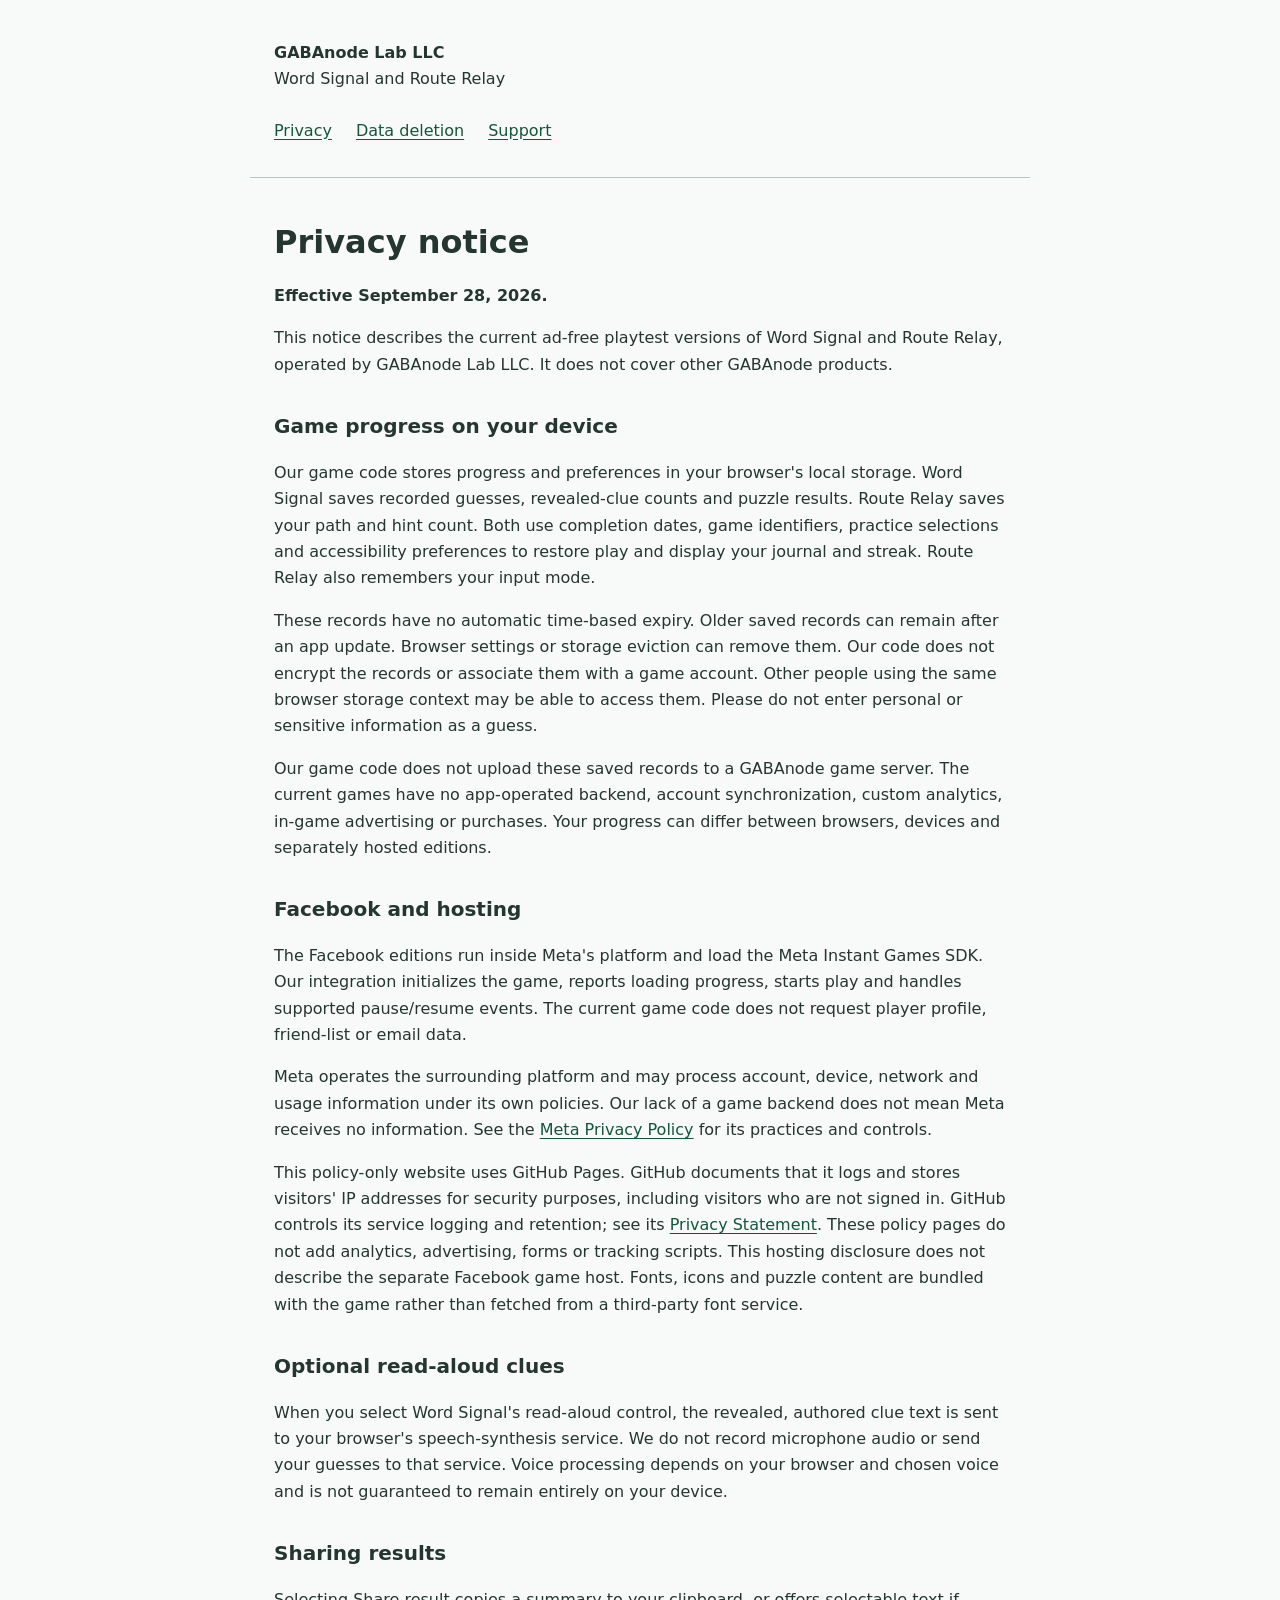
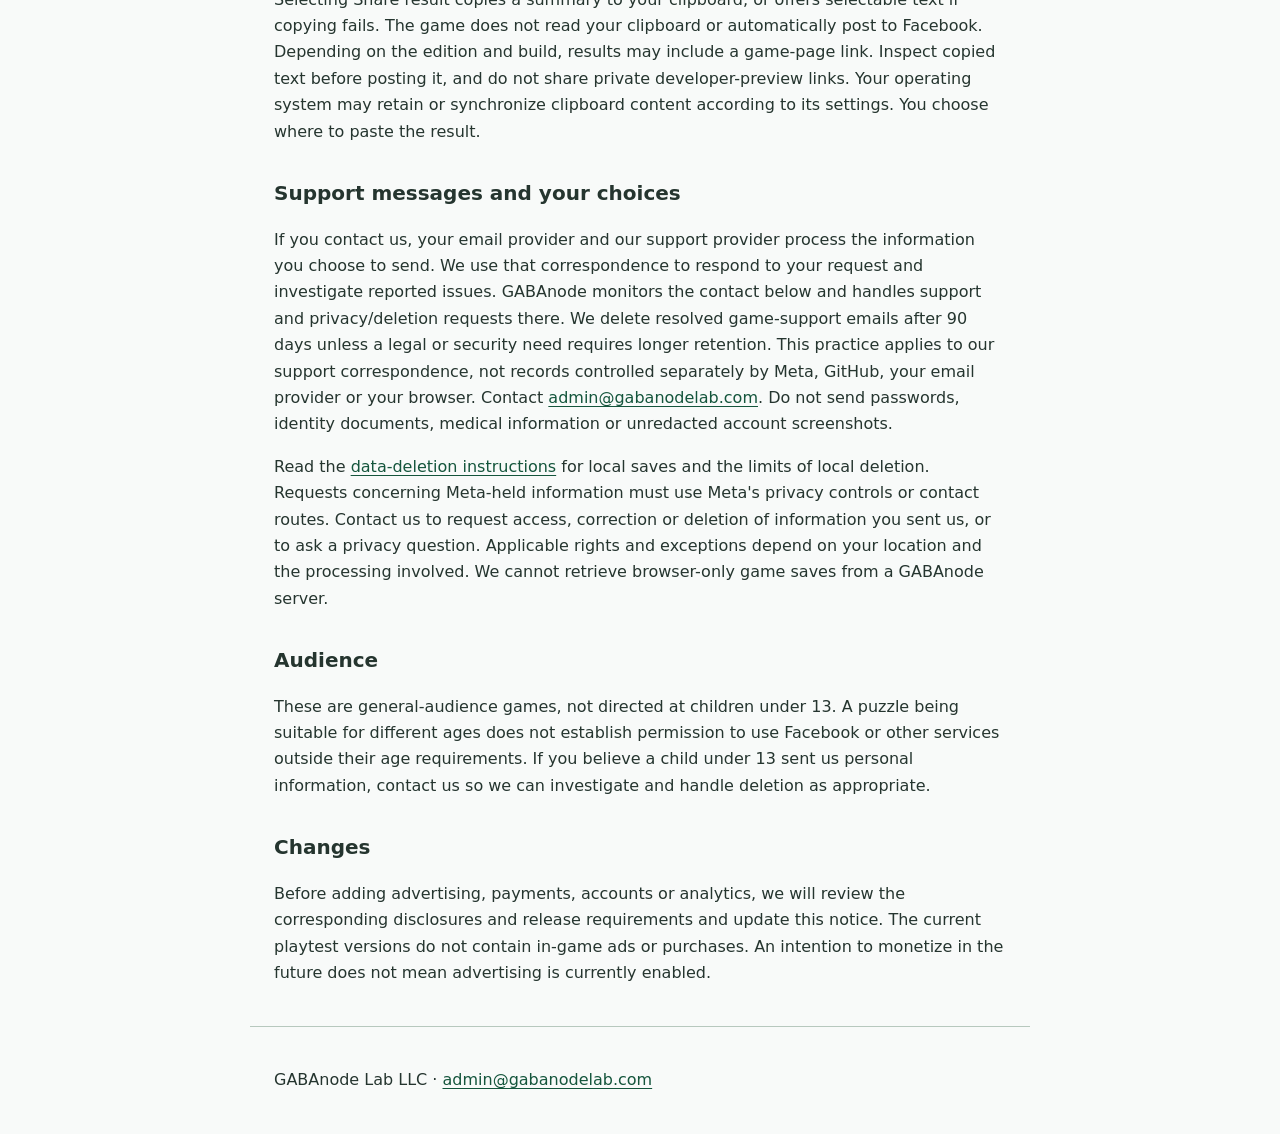
==== index.html @ abbde719 "docs: publish game privacy deletion and support policies" ====
<!doctype html>
<html lang="en">
  <head>
    <meta charset="utf-8" />
    <meta name="viewport" content="width=device-width, initial-scale=1" />
    <meta name="robots" content="noindex" />
    <title>Privacy | Word Signal and Route Relay</title>
    <link rel="stylesheet" href="policy.css" />
  </head>
  <body>
    <a class="skip" href="#main">Skip to privacy notice</a>
    <header>
      <p><strong>GABAnode Lab LLC</strong><br />Word Signal and Route Relay</p>
      <nav aria-label="Game policies">
        <a href="privacy.html" aria-current="page">Privacy</a><a href="data-deletion.html">Data deletion</a
        ><a href="support.html">Support</a>
      </nav>
    </header>
    <main id="main" tabindex="-1">
      <h1>Privacy notice</h1>
      <p><strong>Effective September 28, 2026.</strong></p>
      <p>
        This notice describes the current ad-free playtest versions of Word Signal and Route Relay, operated
        by GABAnode Lab LLC. It does not cover other GABAnode products.
      </p>
      <h2>Game progress on your device</h2>
      <p>
        Our game code stores progress and preferences in your browser's local storage. Word Signal saves
        recorded guesses, revealed-clue counts and puzzle results. Route Relay saves your path and hint count.
        Both use completion dates, game identifiers, practice selections and accessibility preferences to
        restore play and display your journal and streak. Route Relay also remembers your input mode.
      </p>
      <p>
        These records have no automatic time-based expiry. Older saved records can remain after an app update.
        Browser settings or storage eviction can remove them. Our code does not encrypt the records or
        associate them with a game account. Other people using the same browser storage context may be able to
        access them. Please do not enter personal or sensitive information as a guess.
      </p>
      <p>
        Our game code does not upload these saved records to a GABAnode game server. The current games have no
        app-operated backend, account synchronization, custom analytics, in-game advertising or purchases.
        Your progress can differ between browsers, devices and separately hosted editions.
      </p>
      <h2>Facebook and hosting</h2>
      <p>
        The Facebook editions run inside Meta's platform and load the Meta Instant Games SDK. Our integration
        initializes the game, reports loading progress, starts play and handles supported pause/resume events.
        The current game code does not request player profile, friend-list or email data.
      </p>
      <p>
        Meta operates the surrounding platform and may process account, device, network and usage information
        under its own policies. Our lack of a game backend does not mean Meta receives no information. See the
        <a href="https://www.facebook.com/privacy/policy/">Meta Privacy Policy</a> for its practices and
        controls.
      </p>
      <p>
        This policy-only website uses GitHub Pages. GitHub documents that it logs and stores visitors' IP
        addresses for security purposes, including visitors who are not signed in. GitHub controls its service
        logging and retention; see its
        <a href="https://docs.github.com/en/site-policy/privacy-policies/github-general-privacy-statement"
          >Privacy Statement</a
        >. These policy pages do not add analytics, advertising, forms or tracking scripts. This hosting
        disclosure does not describe the separate Facebook game host. Fonts, icons and puzzle content are
        bundled with the game rather than fetched from a third-party font service.
      </p>
      <h2>Optional read-aloud clues</h2>
      <p>
        When you select Word Signal's read-aloud control, the revealed, authored clue text is sent to your
        browser's speech-synthesis service. We do not record microphone audio or send your guesses to that
        service. Voice processing depends on your browser and chosen voice and is not guaranteed to remain
        entirely on your device.
      </p>
      <h2>Sharing results</h2>
      <p>
        Selecting Share result copies a summary to your clipboard, or offers selectable text if copying fails.
        The game does not read your clipboard or automatically post to Facebook. Depending on the edition and
        build, results may include a game-page link. Inspect copied text before posting it, and do not share
        private developer-preview links. Your operating system may retain or synchronize clipboard content
        according to its settings. You choose where to paste the result.
      </p>
      <h2>Support messages and your choices</h2>
      <p>
        If you contact us, your email provider and our support provider process the information you choose to
        send. We use that correspondence to respond to your request and investigate reported issues. GABAnode
        monitors the contact below and handles support and privacy/deletion requests there. We delete resolved
        game-support emails after 90 days unless a legal or security need requires longer retention. This
        practice applies to our support correspondence, not records controlled separately by Meta, GitHub,
        your email provider or your browser. Contact
        <a href="mailto:admin@gabanodelab.com">admin@gabanodelab.com</a>. Do not send passwords, identity
        documents, medical information or unredacted account screenshots.
      </p>
      <p>
        Read the <a href="data-deletion.html">data-deletion instructions</a> for local saves and the limits of
        local deletion. Requests concerning Meta-held information must use Meta's privacy controls or contact
        routes. Contact us to request access, correction or deletion of information you sent us, or to ask a
        privacy question. Applicable rights and exceptions depend on your location and the processing
        involved. We cannot retrieve browser-only game saves from a GABAnode server.
      </p>
      <h2>Audience</h2>
      <p>
        These are general-audience games, not directed at children under 13. A puzzle being suitable for
        different ages does not establish permission to use Facebook or other services outside their age
        requirements. If you believe a child under 13 sent us personal information, contact us so we can
        investigate and handle deletion as appropriate.
      </p>
      <h2>Changes</h2>
      <p>
        Before adding advertising, payments, accounts or analytics, we will review the corresponding
        disclosures and release requirements and update this notice. The current playtest versions do not
        contain in-game ads or purchases. An intention to monetize in the future does not mean advertising is
        currently enabled.
      </p>
    </main>
    <footer>
      <p>GABAnode Lab LLC · <a href="mailto:admin@gabanodelab.com">admin@gabanodelab.com</a></p>
    </footer>
  </body>
</html>
---- policy.css ----
:root {
  color-scheme: light;
  font-family: system-ui, sans-serif;
  color: #25352f;
  background: #f8faf9;
  line-height: 1.65;
}
* {
  box-sizing: border-box;
}
body {
  margin: 0;
}
header,
main,
footer {
  max-width: 780px;
  margin: auto;
  padding: 24px;
}
header {
  border-bottom: 1px solid #b7c8be;
}
nav {
  display: flex;
  flex-wrap: wrap;
  gap: 8px 24px;
}
a {
  color: #14553c;
  text-underline-offset: 3px;
  overflow-wrap: anywhere;
}
nav a {
  min-height: 44px;
  display: inline-flex;
  align-items: center;
}
a:focus-visible {
  outline: 3px solid #146ba6;
  outline-offset: 4px;
}
h1 {
  font-size: 2rem;
  line-height: 1.2;
}
h2 {
  font-size: 1.25rem;
  margin-top: 2rem;
}
p,
li {
  overflow-wrap: anywhere;
}
.draft {
  padding: 12px;
  border-left: 4px solid #a43828;
  background: #fff1ea;
}
.skip {
  position: absolute;
  top: -100px;
}
.skip:focus {
  top: 8px;
  background: white;
  padding: 12px;
}
footer {
  border-top: 1px solid #b7c8be;
}
@media (max-width: 400px) {
  header,
  main,
  footer {
    padding: 16px;
  }
}
@media (prefers-reduced-motion: reduce) {
  * {
    scroll-behavior: auto;
  }
}
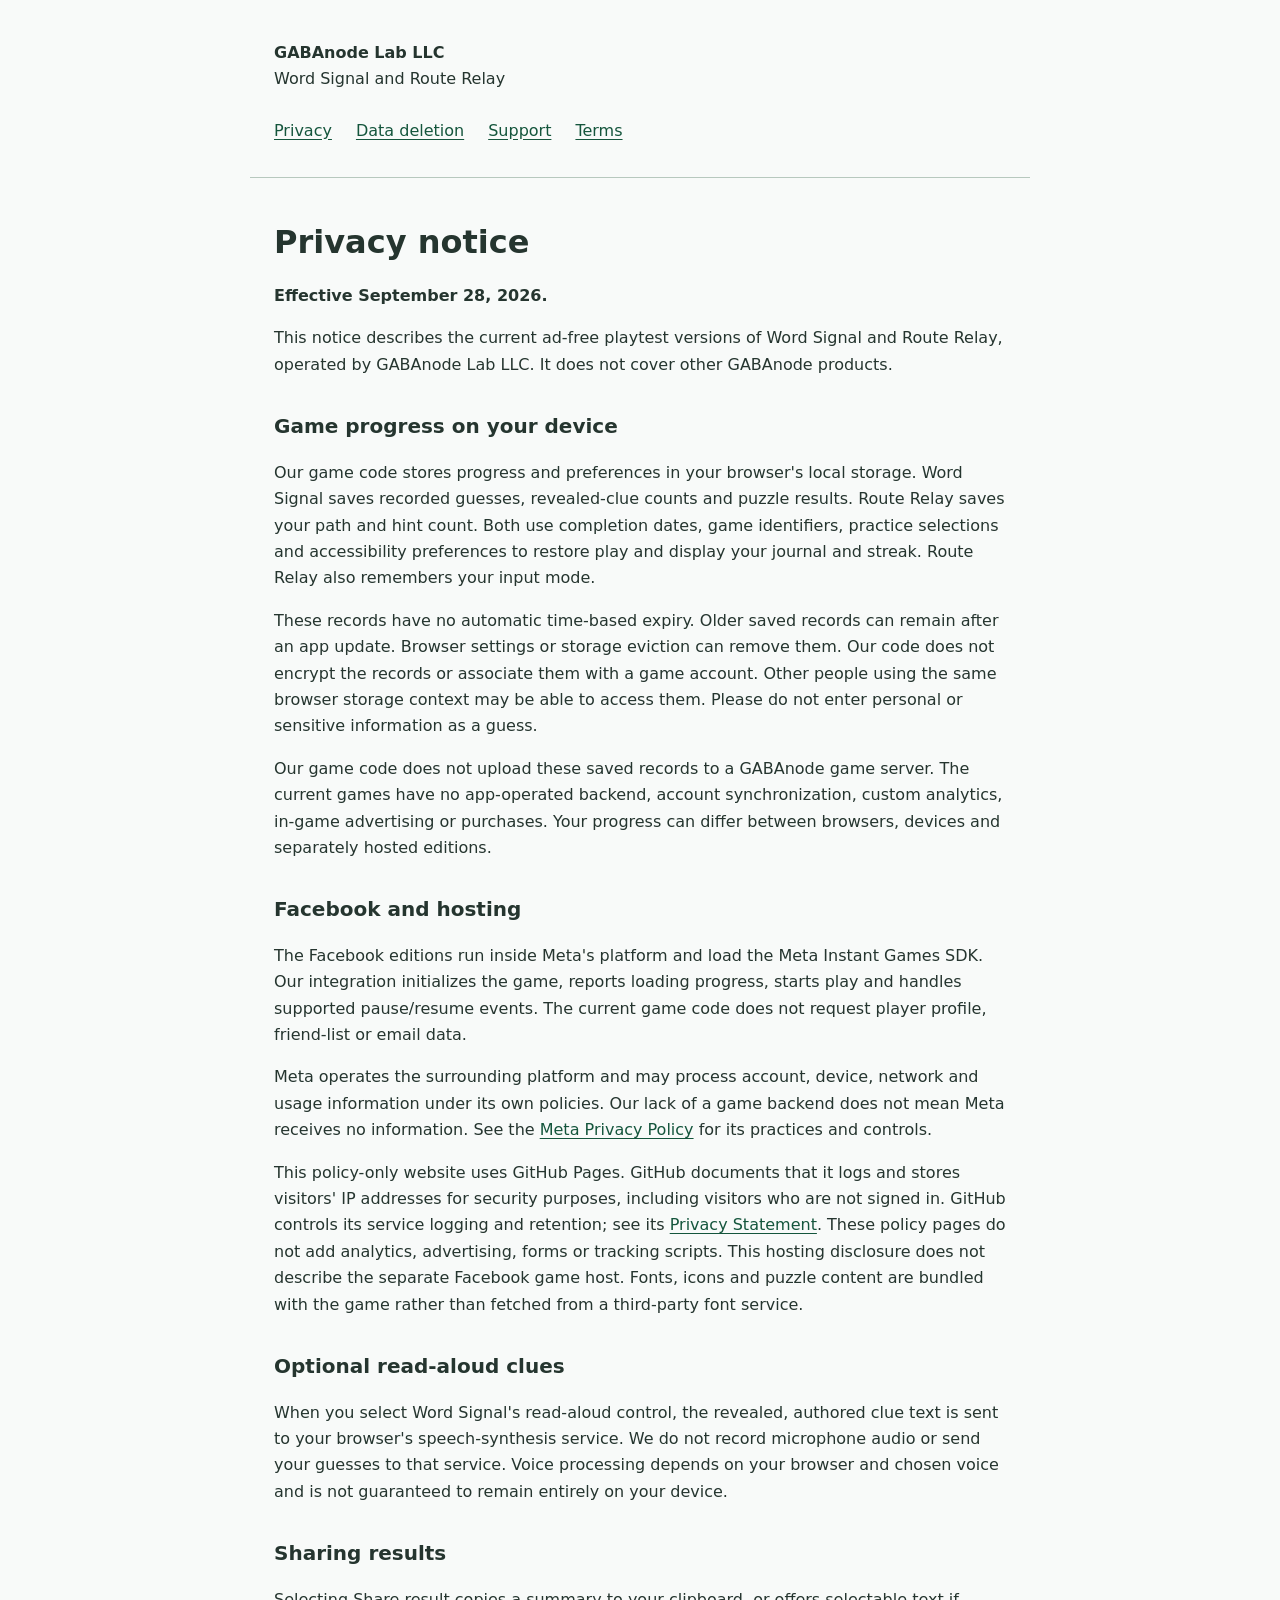
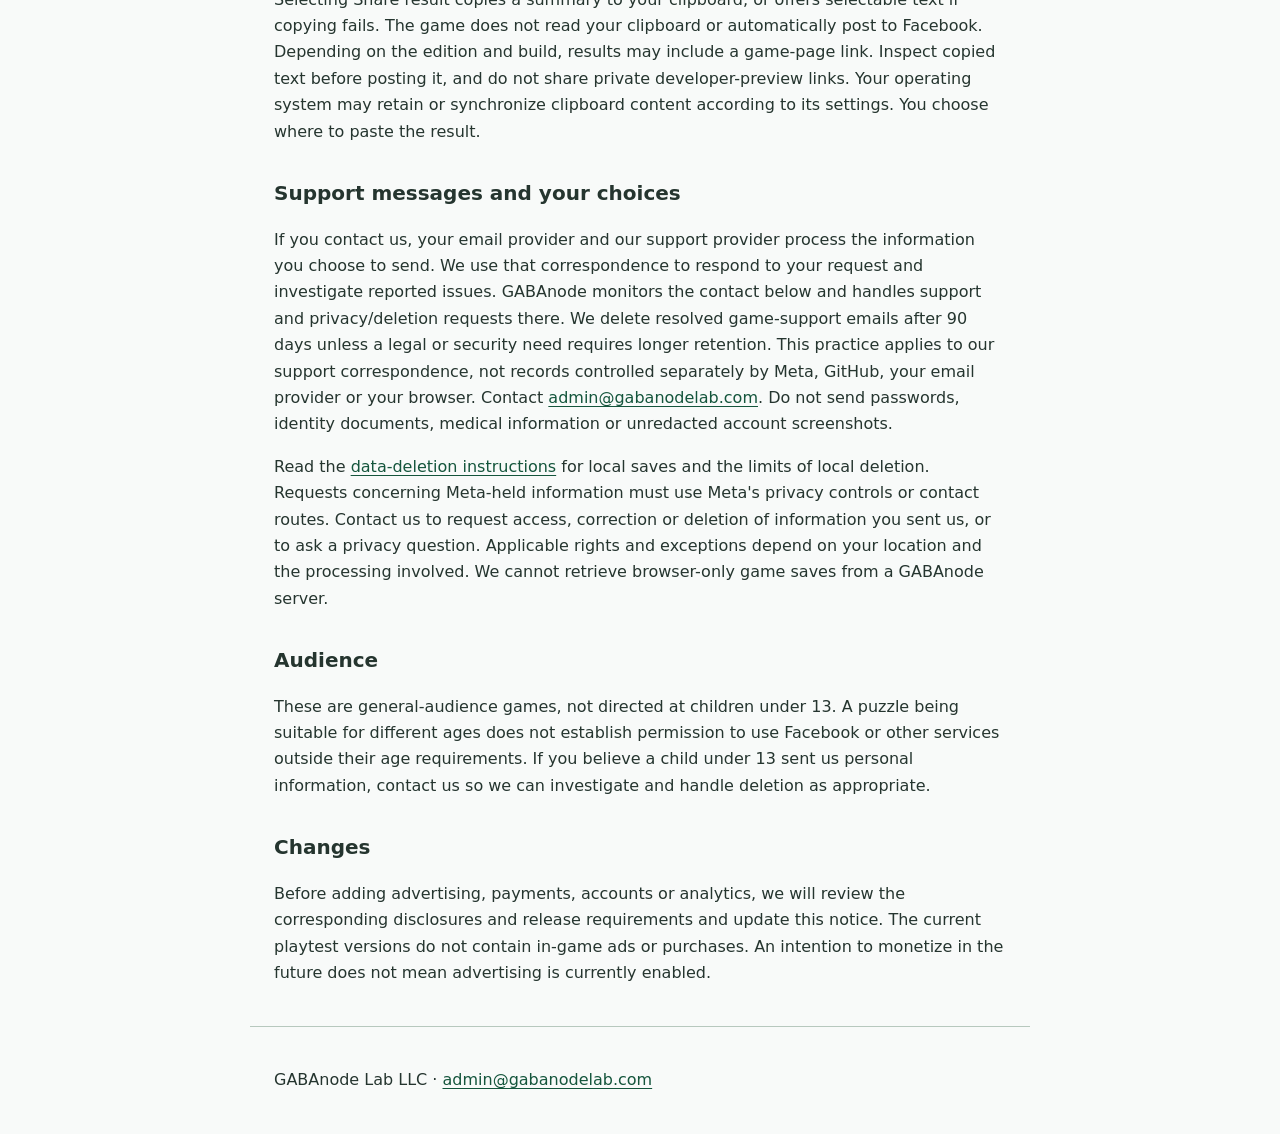
==== commit 183f5b80: "docs: add terms page" ====
--- a/index.html
+++ b/index.html
@@ -13,7 +13,7 @@
       <p><strong>GABAnode Lab LLC</strong><br />Word Signal and Route Relay</p>
       <nav aria-label="Game policies">
         <a href="privacy.html" aria-current="page">Privacy</a><a href="data-deletion.html">Data deletion</a
-        ><a href="support.html">Support</a>
+        ><a href="support.html">Support</a><a href="terms.html">Terms</a>
       </nav>
     </header>
     <main id="main" tabindex="-1">
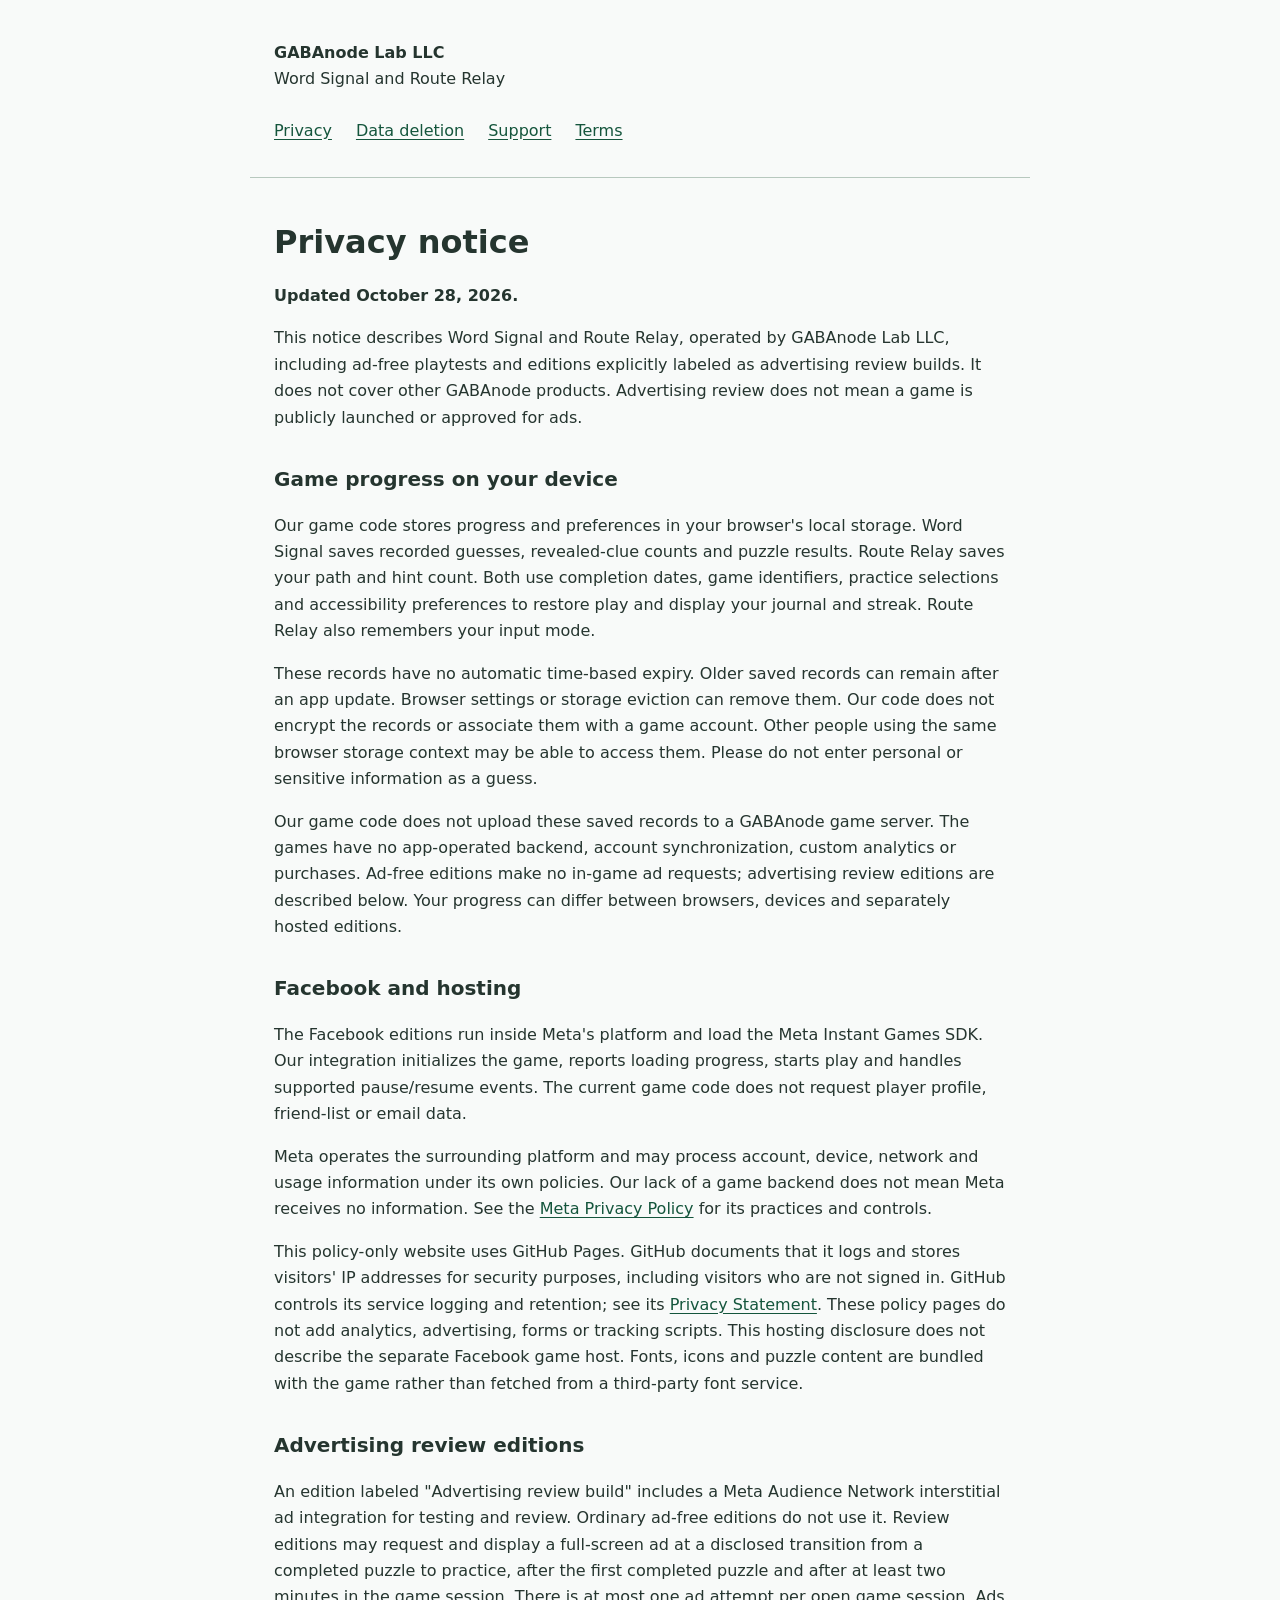
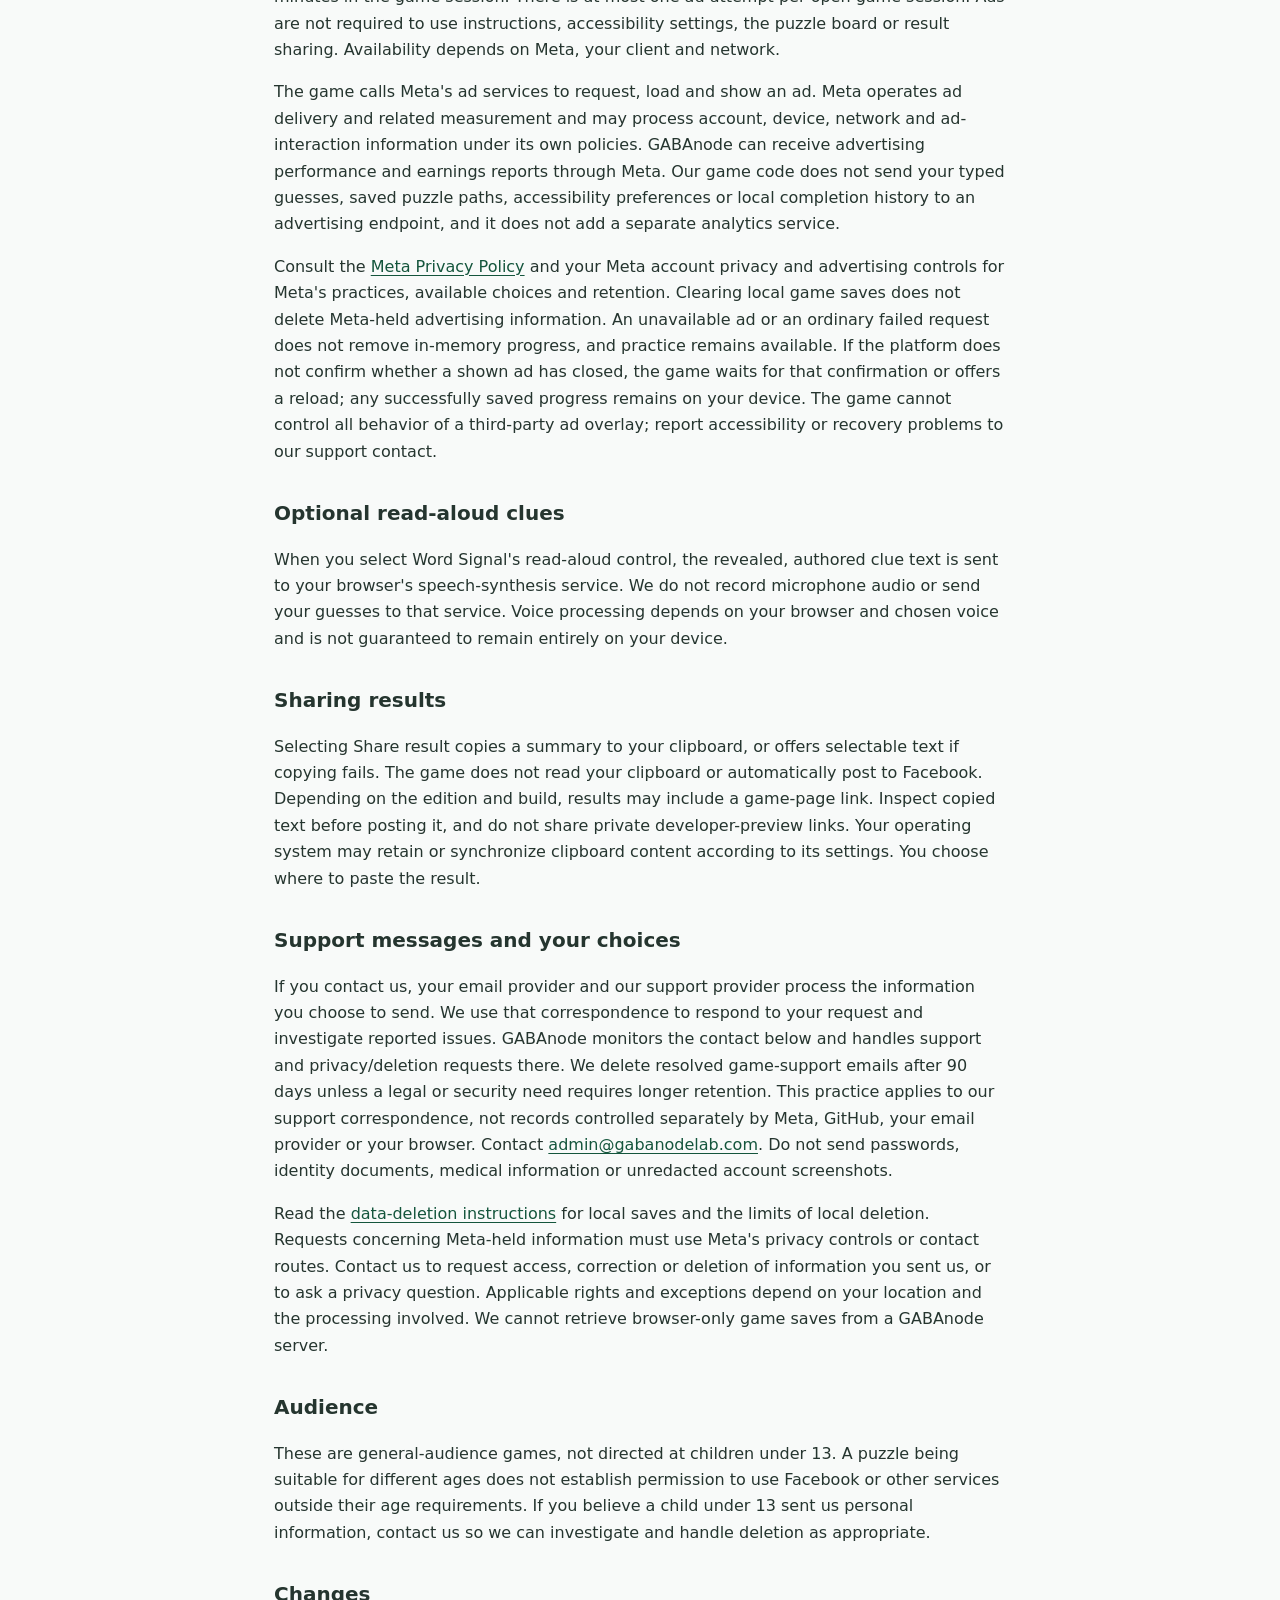
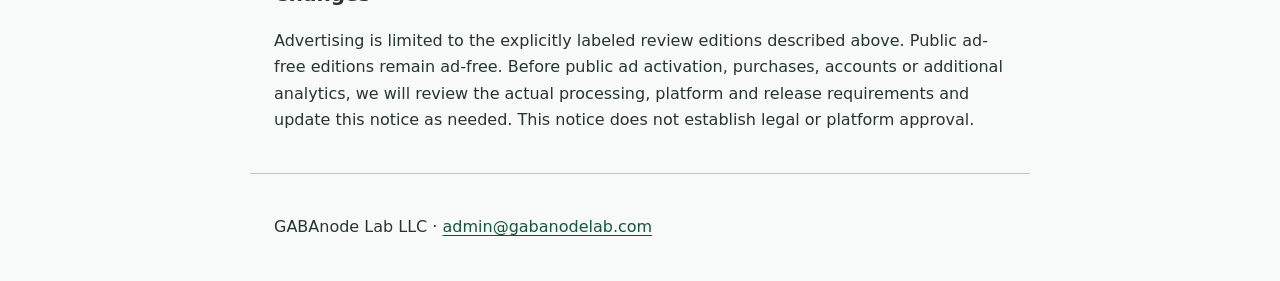
==== commit d11710e0: "docs: disclose Instant Games advertising review editions" ====
--- a/index.html
+++ b/index.html
@@ -18,10 +18,11 @@
     </header>
     <main id="main" tabindex="-1">
       <h1>Privacy notice</h1>
-      <p><strong>Effective September 28, 2026.</strong></p>
+      <p><strong>Updated October 28, 2026.</strong></p>
       <p>
-        This notice describes the current ad-free playtest versions of Word Signal and Route Relay, operated
-        by GABAnode Lab LLC. It does not cover other GABAnode products.
+        This notice describes Word Signal and Route Relay, operated by GABAnode Lab LLC, including ad-free
+        playtests and editions explicitly labeled as advertising review builds. It does not cover other
+        GABAnode products. Advertising review does not mean a game is publicly launched or approved for ads.
       </p>
       <h2>Game progress on your device</h2>
       <p>
@@ -37,9 +38,10 @@
         access them. Please do not enter personal or sensitive information as a guess.
       </p>
       <p>
-        Our game code does not upload these saved records to a GABAnode game server. The current games have no
-        app-operated backend, account synchronization, custom analytics, in-game advertising or purchases.
-        Your progress can differ between browsers, devices and separately hosted editions.
+        Our game code does not upload these saved records to a GABAnode game server. The games have no
+        app-operated backend, account synchronization, custom analytics or purchases. Ad-free editions make no
+        in-game ad requests; advertising review editions are described below. Your progress can differ between
+        browsers, devices and separately hosted editions.
       </p>
       <h2>Facebook and hosting</h2>
       <p>
@@ -62,6 +64,32 @@
         >. These policy pages do not add analytics, advertising, forms or tracking scripts. This hosting
         disclosure does not describe the separate Facebook game host. Fonts, icons and puzzle content are
         bundled with the game rather than fetched from a third-party font service.
+      </p>
+      <h2>Advertising review editions</h2>
+      <p>
+        An edition labeled "Advertising review build" includes a Meta Audience Network interstitial ad
+        integration for testing and review. Ordinary ad-free editions do not use it. Review editions may
+        request and display a full-screen ad at a disclosed transition from a completed puzzle to practice,
+        after the first completed puzzle and after at least two minutes in the game session. There is at most
+        one ad attempt per open game session. Ads are not required to use instructions, accessibility
+        settings, the puzzle board or result sharing. Availability depends on Meta, your client and network.
+      </p>
+      <p>
+        The game calls Meta's ad services to request, load and show an ad. Meta operates ad delivery and
+        related measurement and may process account, device, network and ad-interaction information under its
+        own policies. GABAnode can receive advertising performance and earnings reports through Meta. Our game
+        code does not send your typed guesses, saved puzzle paths, accessibility preferences or local
+        completion history to an advertising endpoint, and it does not add a separate analytics service.
+      </p>
+      <p>
+        Consult the <a href="https://www.facebook.com/privacy/policy/">Meta Privacy Policy</a> and your Meta
+        account privacy and advertising controls for Meta's practices, available choices and retention.
+        Clearing local game saves does not delete Meta-held advertising information. An unavailable ad or an
+        ordinary failed request does not remove in-memory progress, and practice remains available. If the
+        platform does not confirm whether a shown ad has closed, the game waits for that confirmation or
+        offers a reload; any successfully saved progress remains on your device. The game cannot control all
+        behavior of a third-party ad overlay; report accessibility or recovery problems to our support
+        contact.
       </p>
       <h2>Optional read-aloud clues</h2>
       <p>
@@ -105,10 +133,10 @@
       </p>
       <h2>Changes</h2>
       <p>
-        Before adding advertising, payments, accounts or analytics, we will review the corresponding
-        disclosures and release requirements and update this notice. The current playtest versions do not
-        contain in-game ads or purchases. An intention to monetize in the future does not mean advertising is
-        currently enabled.
+        Advertising is limited to the explicitly labeled review editions described above. Public ad-free
+        editions remain ad-free. Before public ad activation, purchases, accounts or additional analytics, we
+        will review the actual processing, platform and release requirements and update this notice as needed.
+        This notice does not establish legal or platform approval.
       </p>
     </main>
     <footer>
--- a/policy.css
+++ b/policy.css
@@ -60,9 +60,12 @@
 .skip {
   position: absolute;
   top: -100px;
+  left: 8px;
 }
-.skip:focus {
+.skip:focus,
+.skip:focus-visible {
   top: 8px;
+  z-index: 100;
   background: white;
   padding: 12px;
 }
